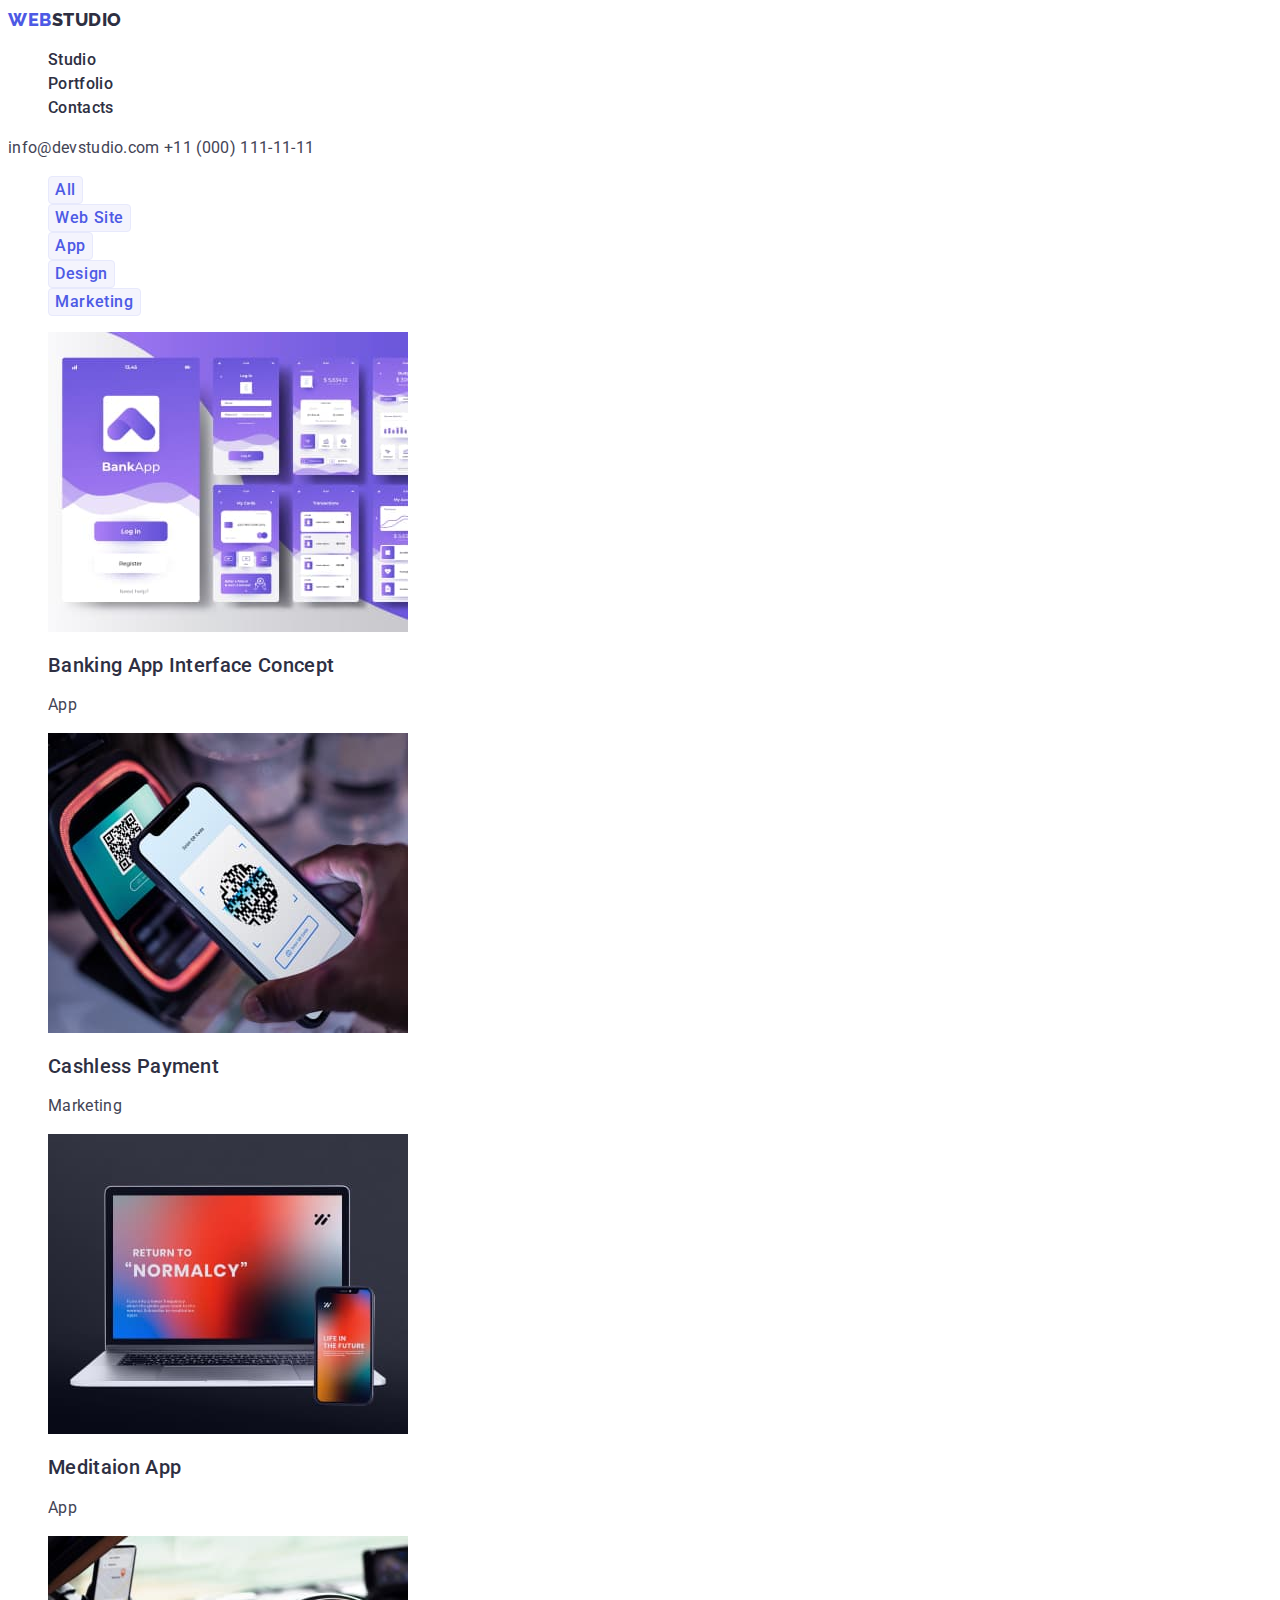
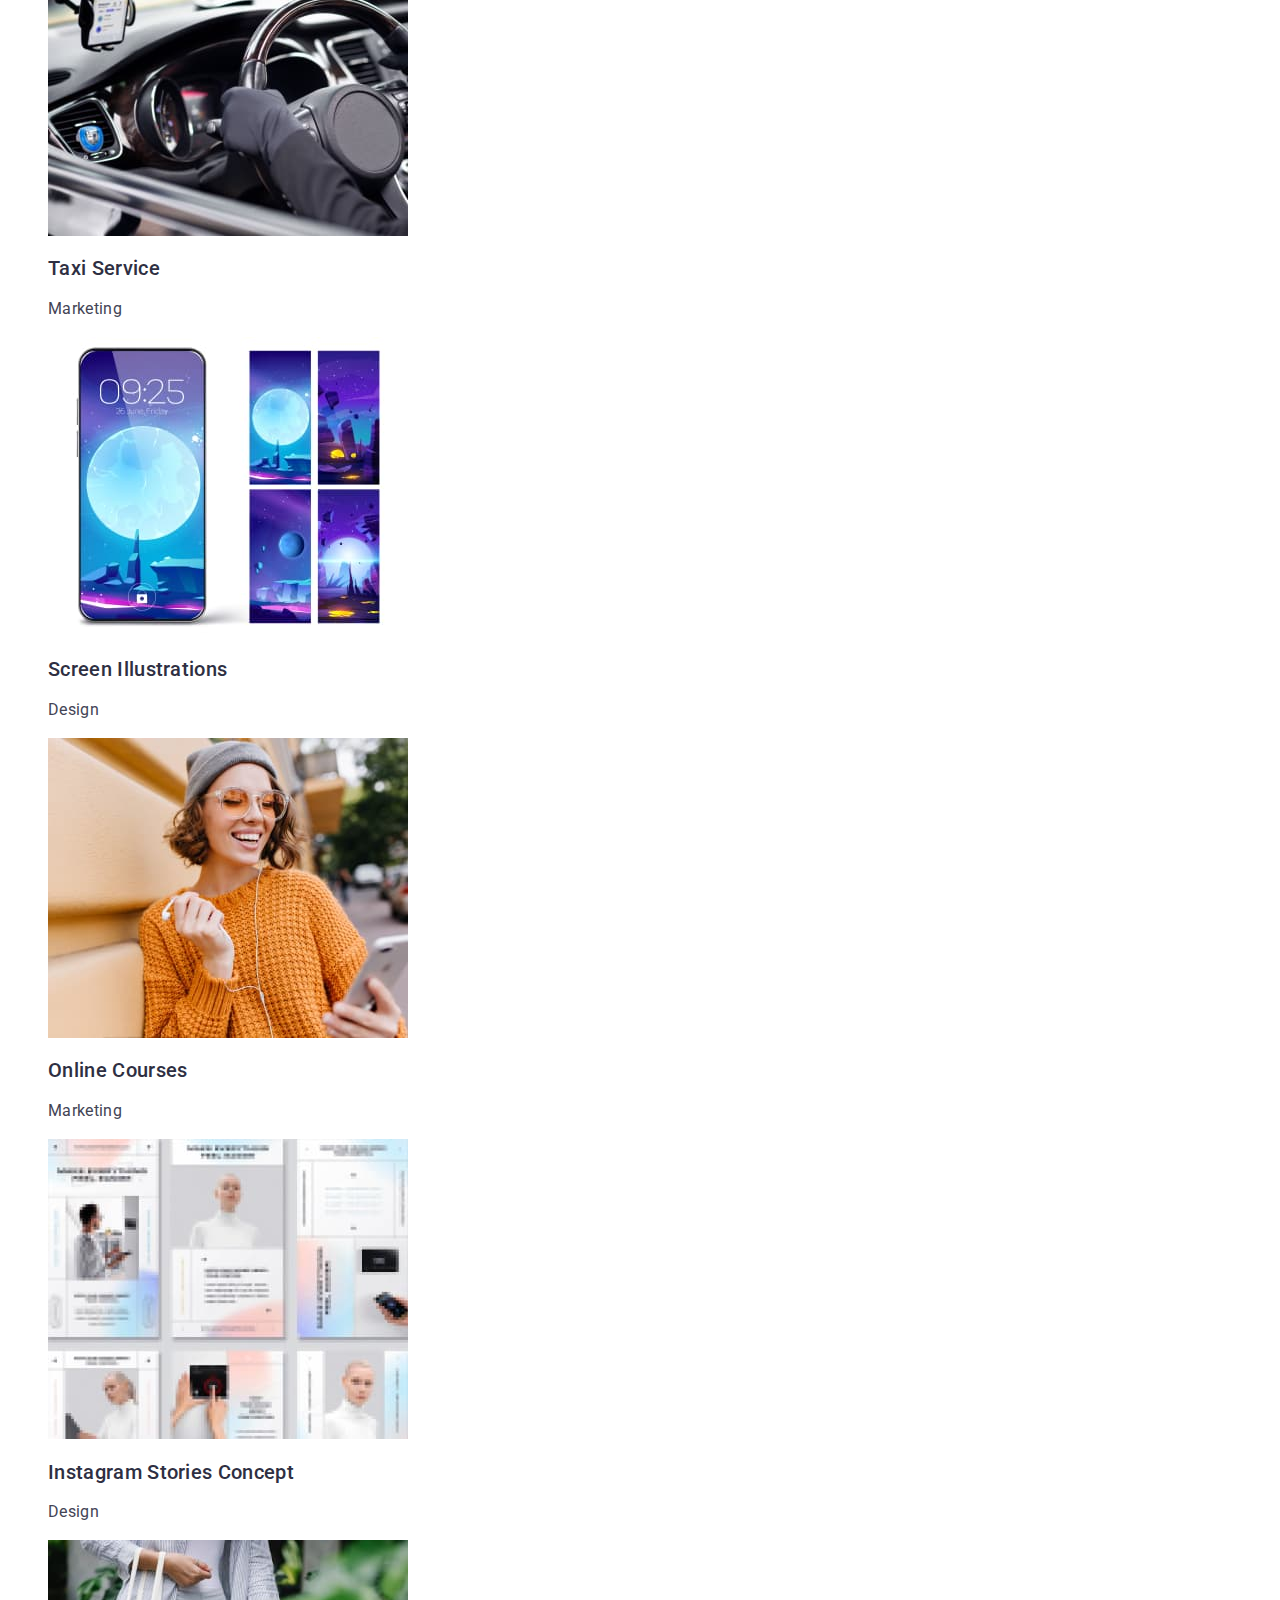
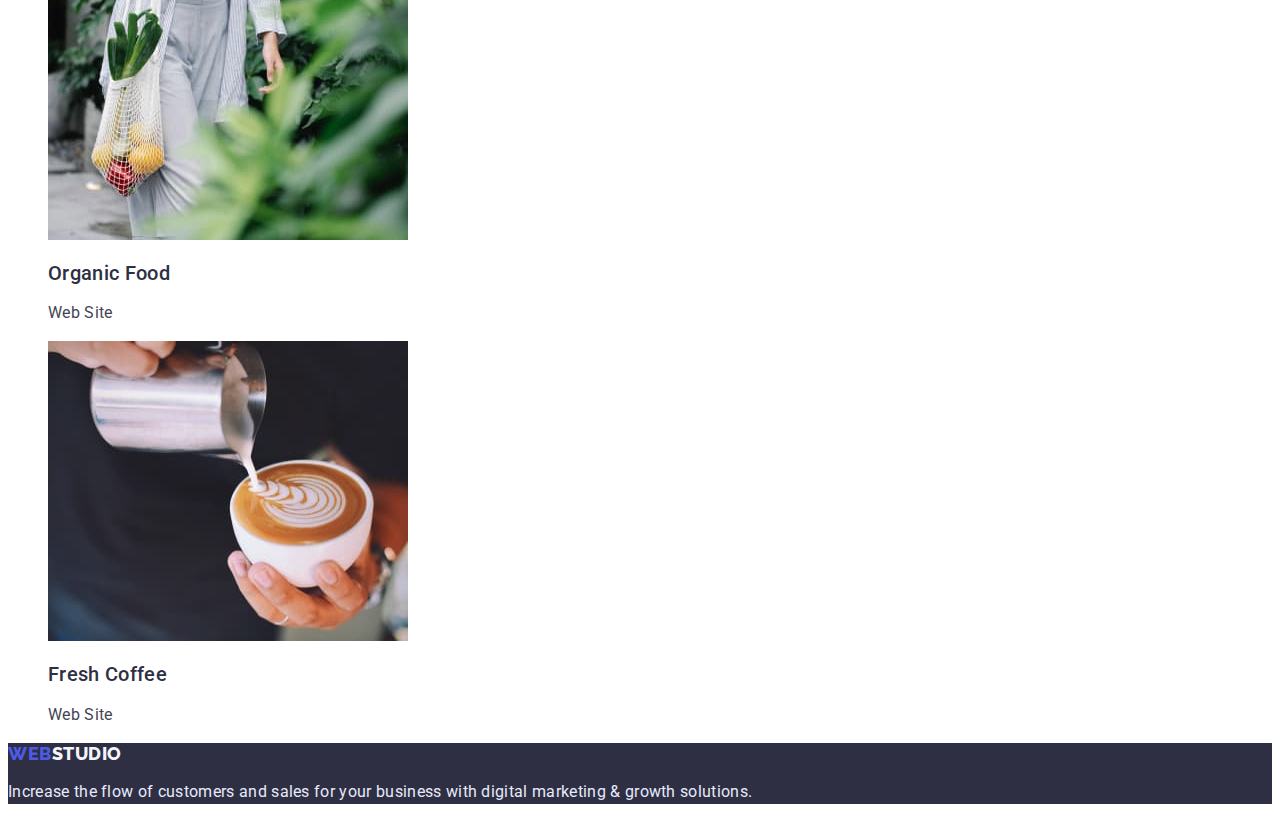
==== portfolio.html @ 58e58d8c "copied homework2" ====
<!DOCTYPE html>
<html lang="en">
  <head>
    <meta charset="UTF-8" />
    <meta http-equiv="X-UA-Compatible" content="IE=edge" />
    <meta name="viewport" content="width=device-width, initial-scale=1.0" />
    <title>Portfolio</title>
    <link rel="preconnect" href="https://fonts.googleapis.com" />
    <link rel="preconnect" href="https://fonts.gstatic.com" crossorigin />
    <link
      href="https://fonts.googleapis.com/css2?family=Raleway:wght@800&family=Roboto:wght@400;500;700&display=swap"
      rel="stylesheet"
    />
    <link rel="stylesheet" href="./css/styles.css" />
  </head>
  <body>
    <header class="top-header">
      <nav class="top-nav">
        <a class="link-logo link" href="./index.html"
          ><span class="web-top">Web</span
          ><span class="studio-top">Studio</span></a
        >
        <ul class="menu list">
          <li class="menu-item">
            <a class="menu-link link" href="./index.html">Studio</a>
          </li>
          <li class="menu-item">
            <a class="menu-link link" href="#">Portfolio</a>
          </li>
          <li class="menu-item">
            <a class="menu-link link" href="#">Contacts</a>
          </li>
        </ul>
      </nav>
      <a class="email link" href="mailto:info@devstudio.com"
        >info@devstudio.com</a
      >
      <a class="phone-number link" href="tel:+110001111111"
        >+11 (000) 111-11-11</a
      >
    </header>
    <main>
      <!--Portfolio-->
      <section>
        <h1 class="visually-hidden">Portfolio</h1>
        <ul class="list">
          <li><button class="filter-button" type="button">All</button></li>
          <li><button class="filter-button" type="button">Web Site</button></li>
          <li><button class="filter-button" type="button">App</button></li>
          <li><button class="filter-button" type="button">Design</button></li>
          <li>
            <button class="filter-button" type="button">Marketing</button>
          </li>
        </ul>
        <ul class="list">
          <li>
            <a class="link" href="#">
              <img
                src="./images/portfolio/banking_app.jpg"
                width="360"
                height="300"
                alt="Banking App"
              />
              <h2 class="text-header-subtitle">
                Banking App Interface Concept
              </h2>
              <p class="text-description">App</p>
            </a>
          </li>
          <li>
            <a class="link" href="#">
              <img
                src="./images/portfolio/cashless_payment.jpg"
                width="360"
                height="300"
                alt="Cashless Payment"
              />
              <h2 class="text-header-subtitle">Cashless Payment</h2>
              <p class="text-description">Marketing</p>
            </a>
          </li>
          <li>
            <a class="link" href="#">
              <img
                src="./images/portfolio/meditation_app.jpg"
                width="360"
                height="300"
                alt="Meditaion App"
              />
              <h2 class="text-header-subtitle">Meditaion App</h2>
              <p class="text-description">App</p>
            </a>
          </li>
          <li>
            <a class="link" href="#">
              <img
                src="./images/portfolio/taxi_service.jpg"
                width="360"
                height="300"
                alt="Taxi Service"
              />
              <h2 class="text-header-subtitle">Taxi Service</h2>
              <p class="text-description">Marketing</p>
            </a>
          </li>
          <li>
            <a class="link" href="#">
              <img
                src="./images/portfolio/screen_illustrations.jpg"
                width="360"
                height="300"
                alt="Screen Illustrations"
              />
              <h2 class="text-header-subtitle">Screen Illustrations</h2>
              <p class="text-description">Design</p>
            </a>
          </li>
          <li>
            <a class="link" href="#">
              <img
                src="./images/portfolio/online_courses.jpg"
                width="360"
                height="300"
                alt="Online Courses"
              />
              <h2 class="text-header-subtitle">Online Courses</h2>
              <p class="text-description">Marketing</p>
            </a>
          </li>
          <li>
            <a class="link" href="#">
              <img
                src="./images/portfolio/instagram_stories.jpg"
                width="360"
                height="300"
                alt="Instagram Stories Concept"
              />
              <h2 class="text-header-subtitle">Instagram Stories Concept</h2>
              <p class="text-description">Design</p>
            </a>
          </li>
          <li>
            <a class="link" href="#">
              <img
                src="./images/portfolio/organic_food.jpg"
                width="360"
                height="300"
                alt="Organic Food"
              />
              <h2 class="text-header-subtitle">Organic Food</h2>
              <p class="text-description">Web Site</p>
            </a>
          </li>
          <li>
            <a class="link" href="#">
              <img
                src="./images/portfolio/fresh_coffee.jpg"
                width="360"
                height="300"
                alt="Fresh Coffee"
              />
              <h2 class="text-header-subtitle">Fresh Coffee</h2>
              <p class="text-description">Web Site</p>
            </a>
          </li>
        </ul>
      </section>
    </main>
    <footer class="footer">
      <a class="link-logo link" href="#"
        ><span class="web-bottom">Web</span
        ><span class="studio-bottom">Studio</span></a
      >
      <p class="text-footer">
        Increase the flow of customers and sales for your business with digital
        marketing & growth solutions.
      </p>
    </footer>
  </body>
</html>
---- css/styles.css ----
/*variables*/
:root {
  --dark-text-color: #434455;
  --light-text-color: #ffffff;
  --dark-header-color: #2e2f42;
  --hover-link-color: #4d5ae5;
  --focus-button-color: #404bbf;
  --footer-text-color: #e7e9fc;
  --logo-bottom-color: #f4f4fd;
}

body {
  font-family: "Roboto", sans-serif;
  letter-spacing: 0.02em;
  background: var(--light-text-color);
}

.list {
  list-style: none;
}

.link {
  text-decoration: none;
}

/*components */
.text-header-title {
  font-weight: 700;
  font-size: 36px;
  line-height: 1.11;
  text-align: center;
  text-transform: capitalize;
  color: var(--dark-header-color);
}

.text-header-subtitle {
  font-weight: 500;
  font-size: 20px;
  line-height: 1.2;
  color: var(--dark-header-color);
}

.text-description {
  font-size: 16px;
  line-height: 1.5;
  color: var(--dark-text-color);
}

.visually-hidden {
  position: absolute;
  width: 1px;
  height: 1px;
  margin: -1px;
  border: 0;
  padding: 0;
  white-space: nowrap;
  clip-path: inset(100%);
  clip: rect(0 0 0 0);
  overflow: hidden;
}
/*header*/
/*.top-header {
}
.top-nav {
}*/
.link-logo {
  font-family: "Raleway";
  font-weight: 800;
  font-size: 18px;
  display: flex;
  align-items: center;
  letter-spacing: 0.03em;
  text-transform: uppercase;
}

.web-top {
  line-height: 1.33;
  color: var(--hover-link-color);
}

.studio-top {
  line-height: 1.33;
  color: var(--dark-header-color);
}
/*.menu {
}
.list {
}
.menu-item {
}*/
.menu-link {
  font-weight: 500;
  font-size: 16px;
  line-height: 1.5;
  color: var(--dark-header-color);
}
.menu-link:hover,
.menu-link:focus {
  color: var(--hover-link-color);
}
.email,
.phone-number {
  font-size: 16px;
  line-height: 1.5;
  color: var(--dark-text-color);
}
.email:hover,
.email:focus,
.phone-number:hover,
.phone-number:focus {
  color: var(--hover-link-color);
}

/*hero*/
.hero {
  background: var(--dark-header-color);
}
.hero-title {
  font-weight: 500;
  font-size: 56px;
  line-height: 1.07;
  text-align: center;
  color: var(--light-text-color);
}
.modal-button {
  font-family: "Roboto", sans-serif; 
  font-weight: 500;
  font-size: 16px;
  line-height: 1.5;
  display: flex;
  align-items: center;
  letter-spacing: 0.04em;
  color: var(--light-text-color);
  background: var(--hover-link-color);
  box-shadow: 0px 4px 4px rgba(0, 0, 0, 0.15);
  border-radius: 4px;
  cursor: pointer;
}

.modal-button:hover,
.modal-button:focus {
  background: var(--focus-button-color);
  box-shadow: 0px 4px 4px rgba(0, 0, 0, 0.15);
  border-radius: 4px;
}

/*footer*/
.footer{
  background: var(--dark-header-color);
}
.text-footer {
  font-size: 16px;
  line-height: 1.5;
  color: var(--footer-text-color);
}

.web-bottom {
  line-height: 1.17;
  color: var(--hover-link-color);
}

.studio-bottom {
  line-height: 1.17;
  color: var(--logo-bottom-color);
}
/*Portfolio*/
.filter-button {
  font-family: "Roboto", sans-serif;
  background: var(--logo-bottom-color);
  border: 1px solid var(--footer-text-color);
  border-radius: 4px;
  cursor: pointer;
  font-weight: 500;
  font-size: 16px;
  line-height: 1.5;
  display: flex;
  align-items: center;
  text-align: center;
  letter-spacing: 0.04em;
  color: var(--hover-link-color);
}
.filter-button:hover,
.filter-button:focus {
  color: var(--light-text-color);
  background: var(--focus-button-color);
  box-shadow: 0px 3px 1px rgba(0, 0, 0, 0.1), 0px 2px 1px rgba(0, 0, 0, 0.08),
    0px 2px 2px rgba(0, 0, 0, 0.12);
}
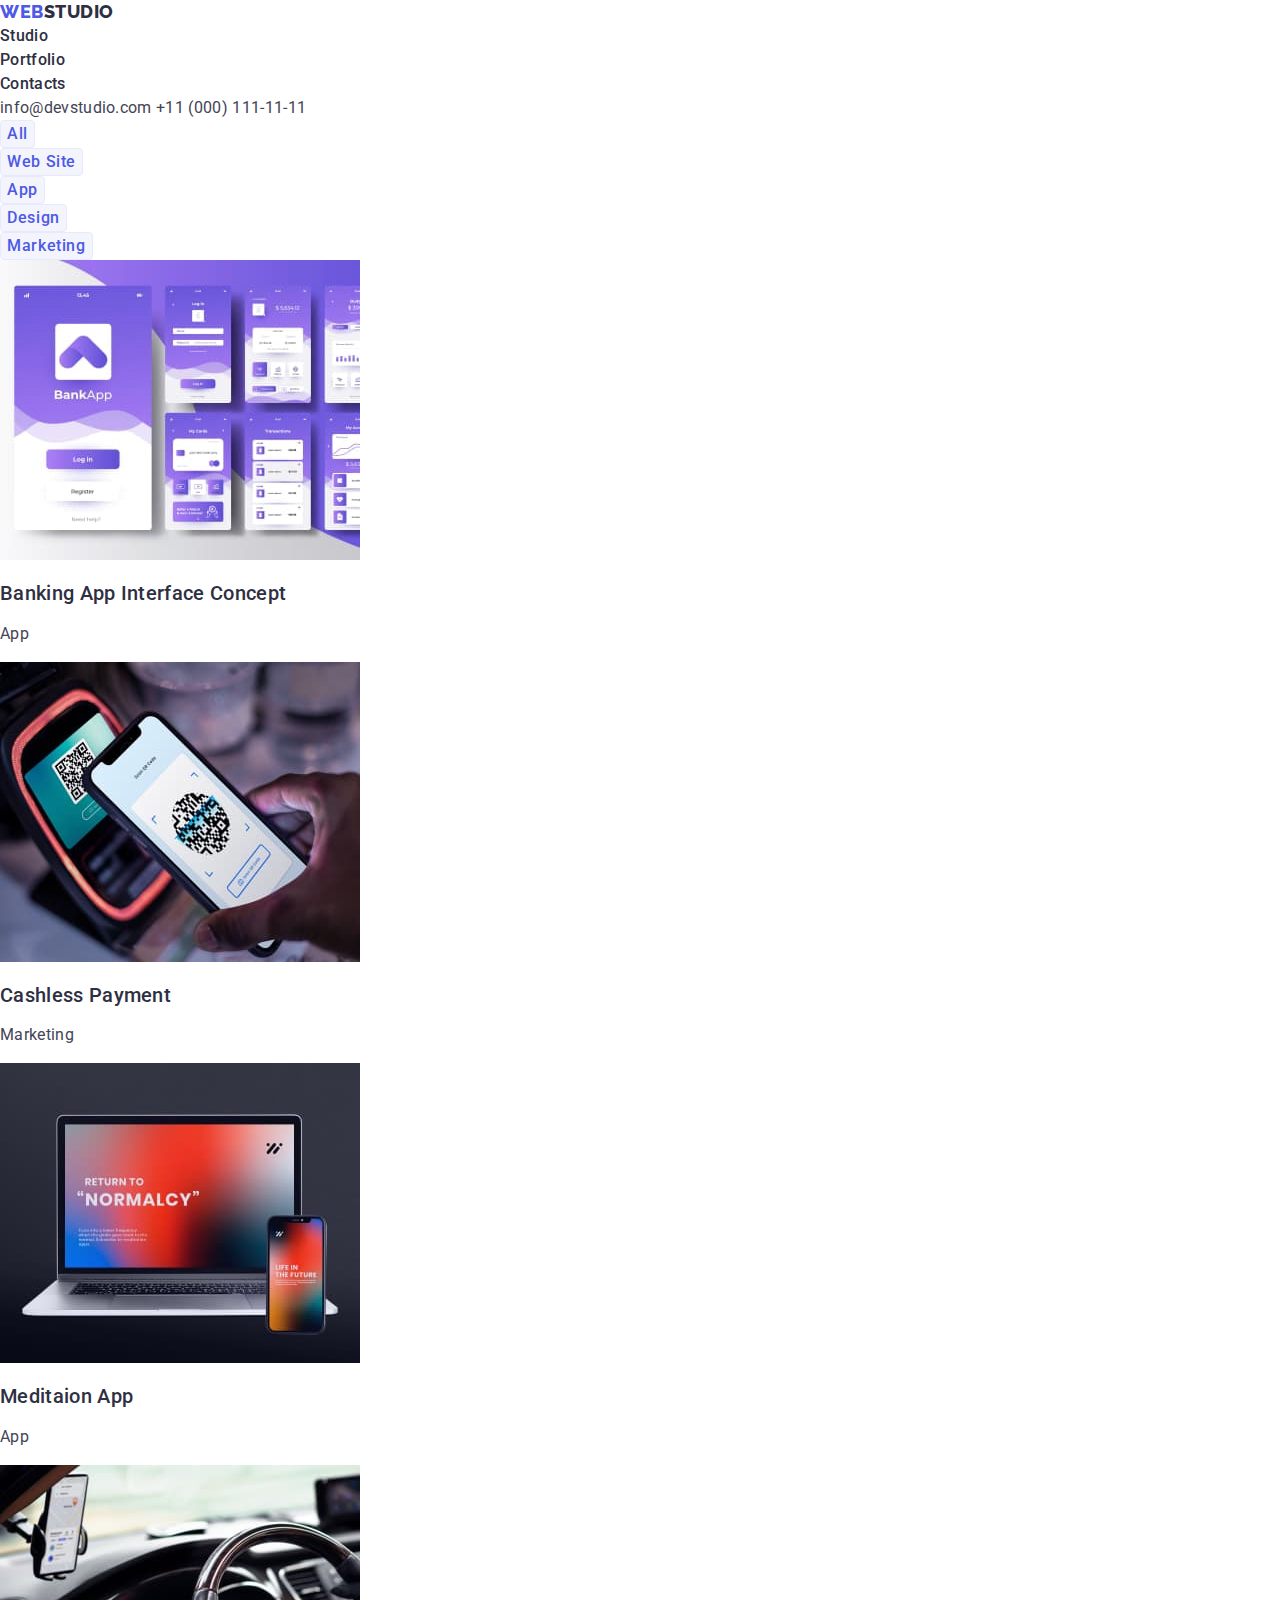
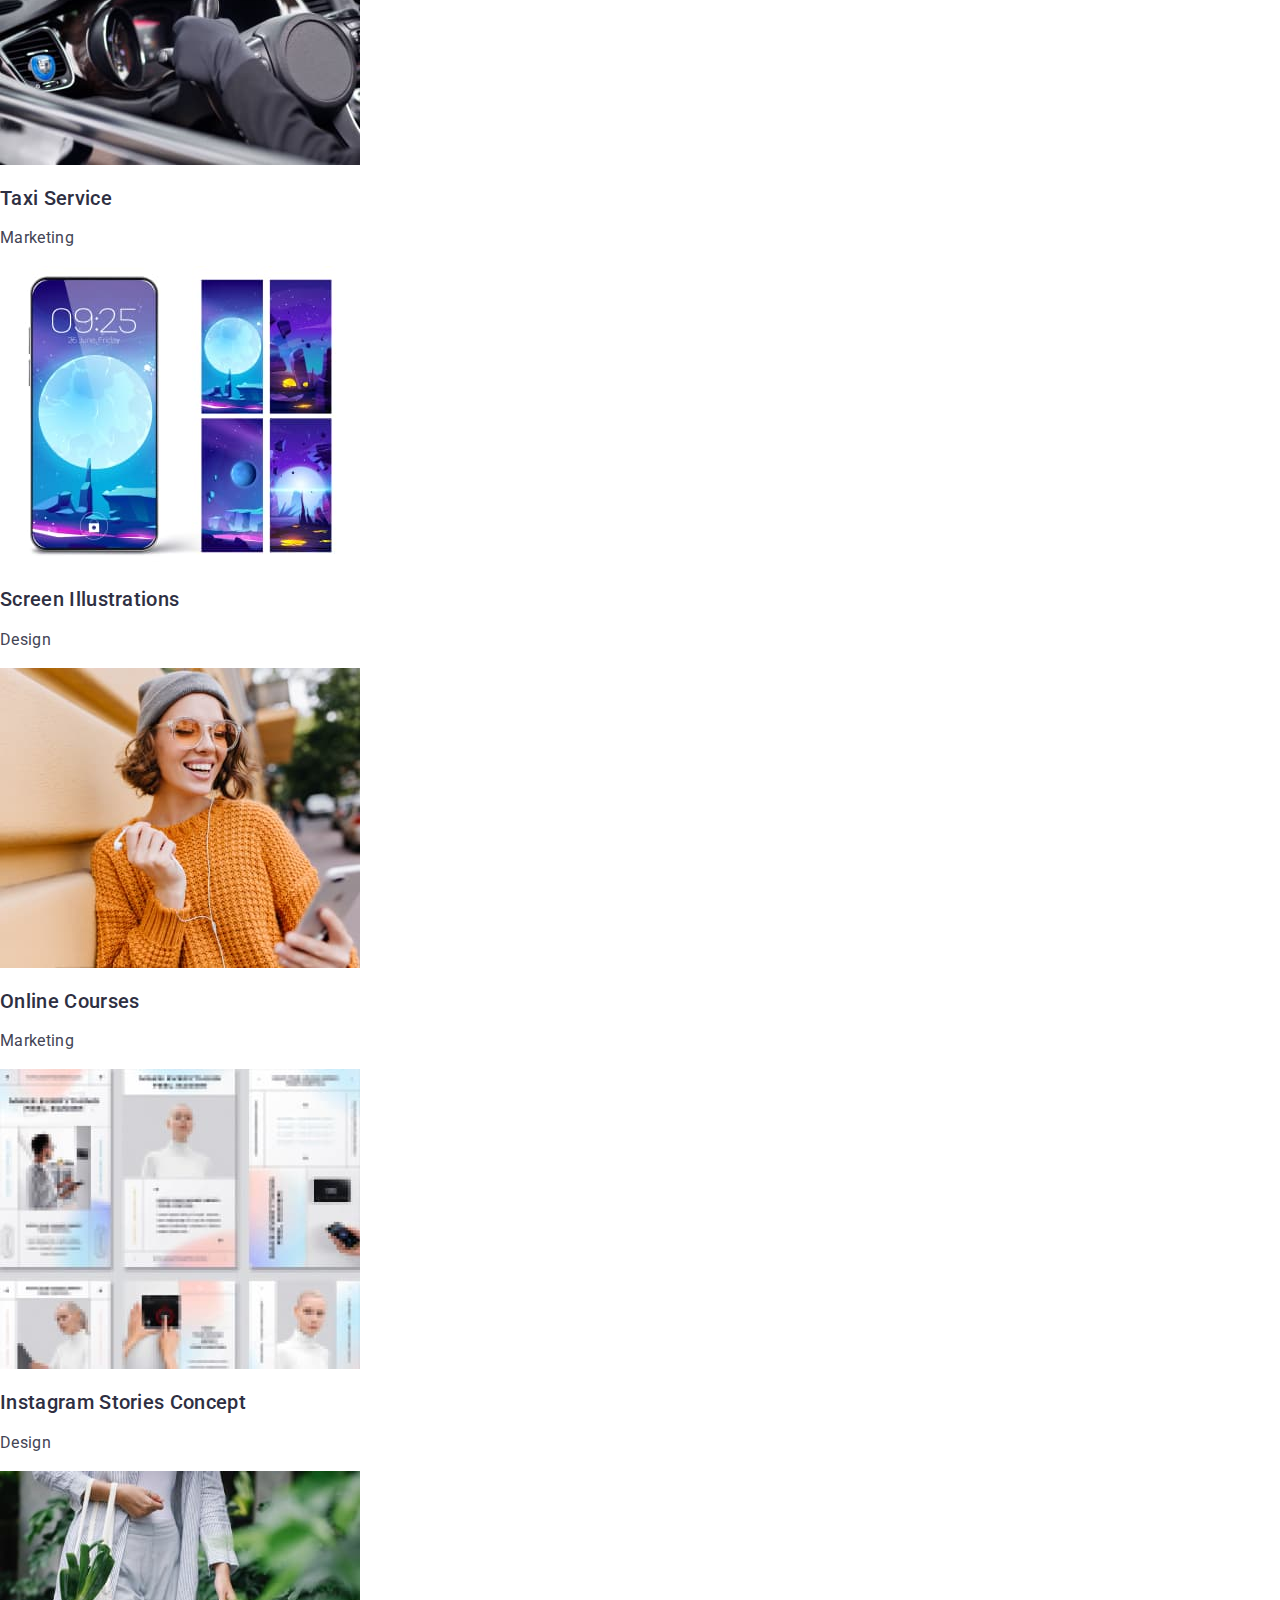
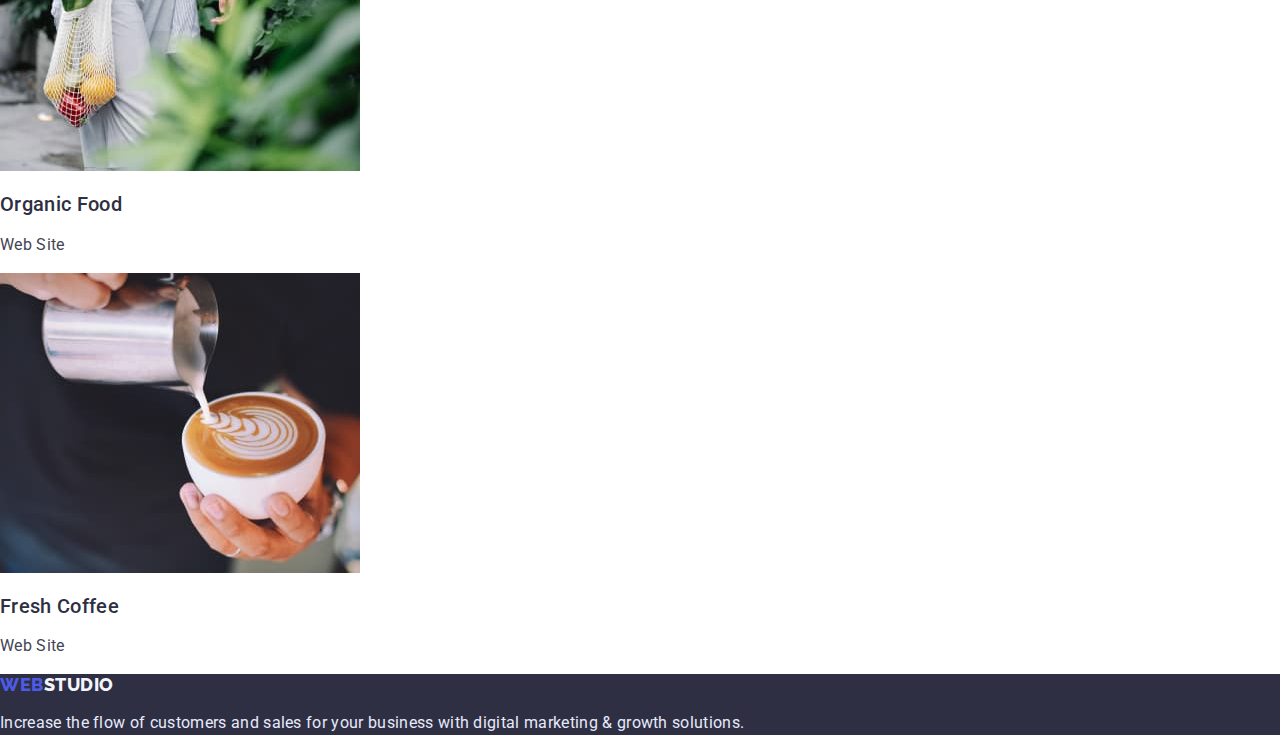
==== commit 211f4085: "modern-normalize" ====
--- a/portfolio.html
+++ b/portfolio.html
@@ -11,6 +11,7 @@
       href="https://fonts.googleapis.com/css2?family=Raleway:wght@800&family=Roboto:wght@400;500;700&display=swap"
       rel="stylesheet"
     />
+    <link rel="stylesheet" href="https://cdn.jsdelivr.net/npm/modern-normalize@1.1.0/modern-normalize.min.css">
     <link rel="stylesheet" href="./css/styles.css" />
   </head>
   <body>
--- a/css/styles.css
+++ b/css/styles.css
@@ -17,6 +17,8 @@
 
 .list {
   list-style: none;
+  padding: 0;
+  margin: 0;
 }
 
 .link {
@@ -114,12 +116,15 @@
 /*hero*/
 .hero {
   background: var(--dark-header-color);
+  text-align: center;
 }
 .hero-title {
+  margin-top: 0;
+  margin-bottom: 48px;
+  width: 494px;
   font-weight: 500;
   font-size: 56px;
   line-height: 1.07;
-  text-align: center;
   color: var(--light-text-color);
 }
 .modal-button {
@@ -129,6 +134,8 @@
   line-height: 1.5;
   display: flex;
   align-items: center;
+  min-width: 169px;
+  padding: 16px 32px;
   letter-spacing: 0.04em;
   color: var(--light-text-color);
   background: var(--hover-link-color);
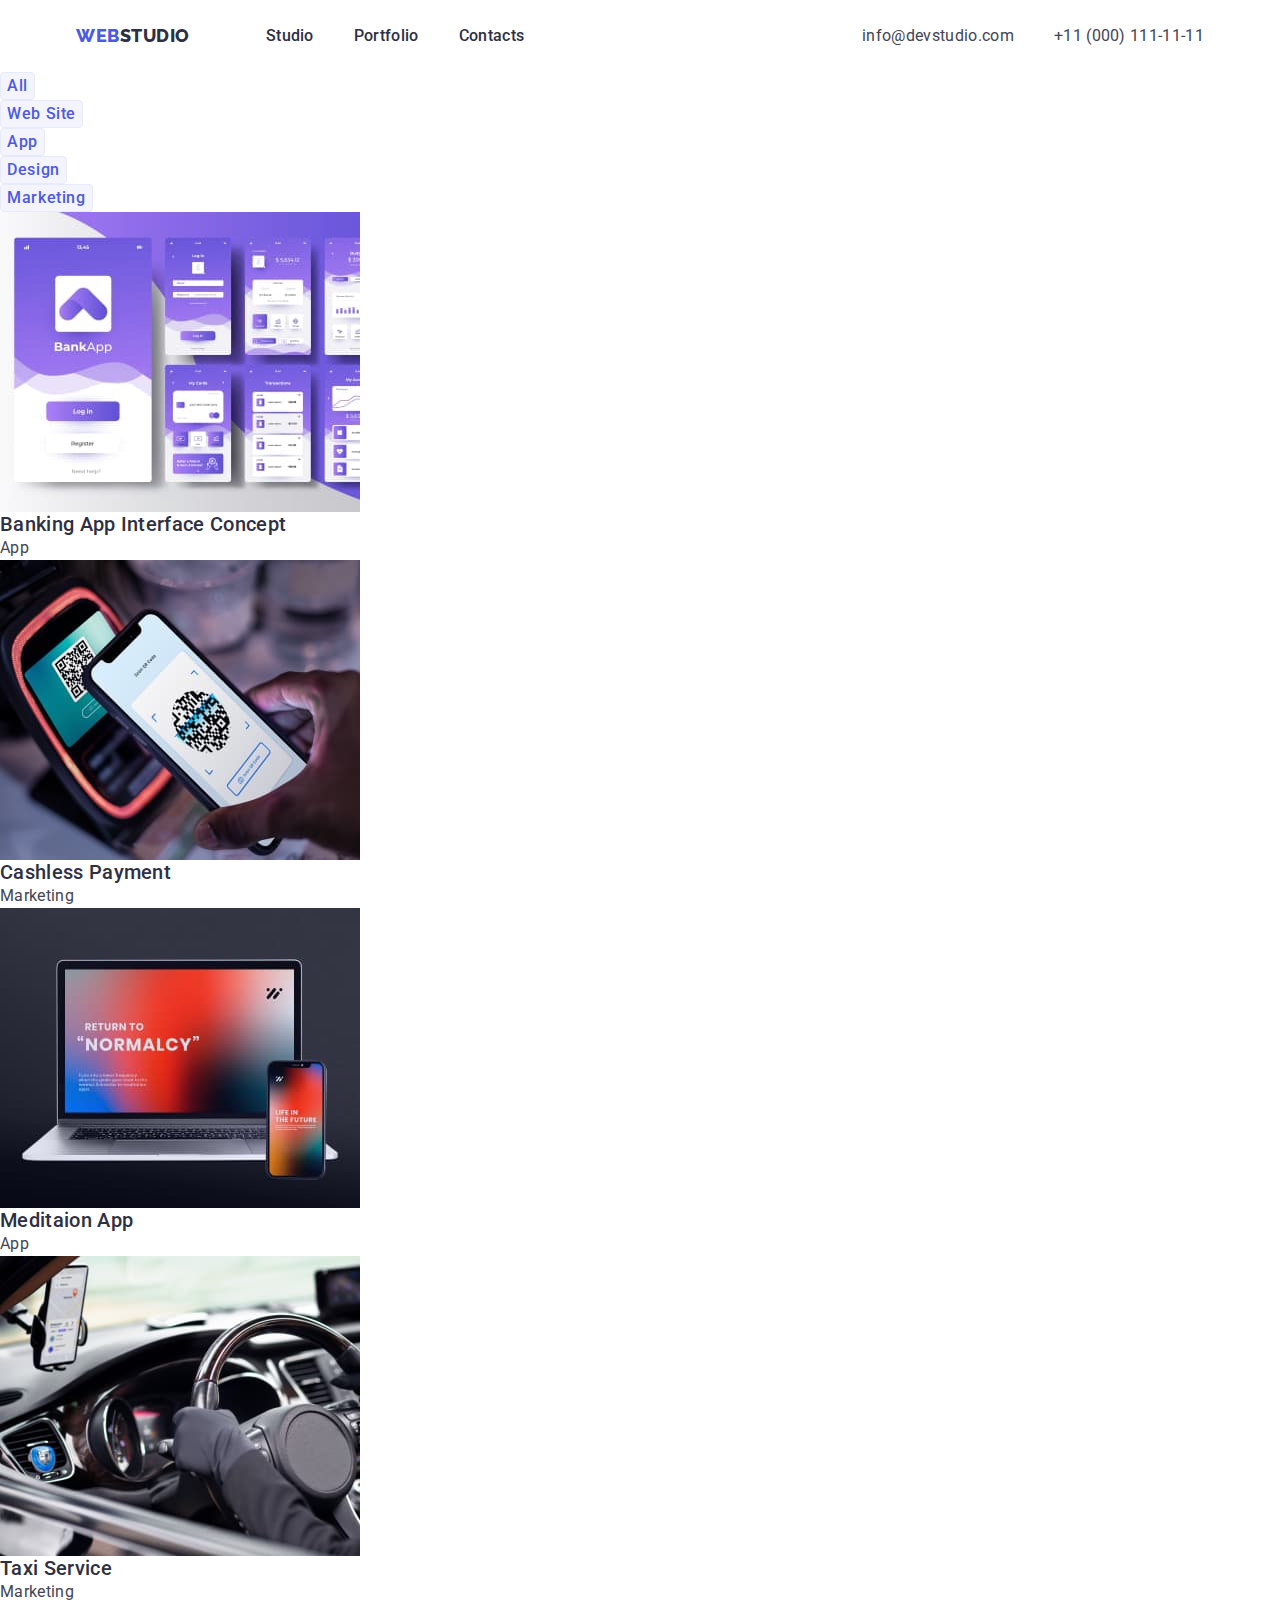
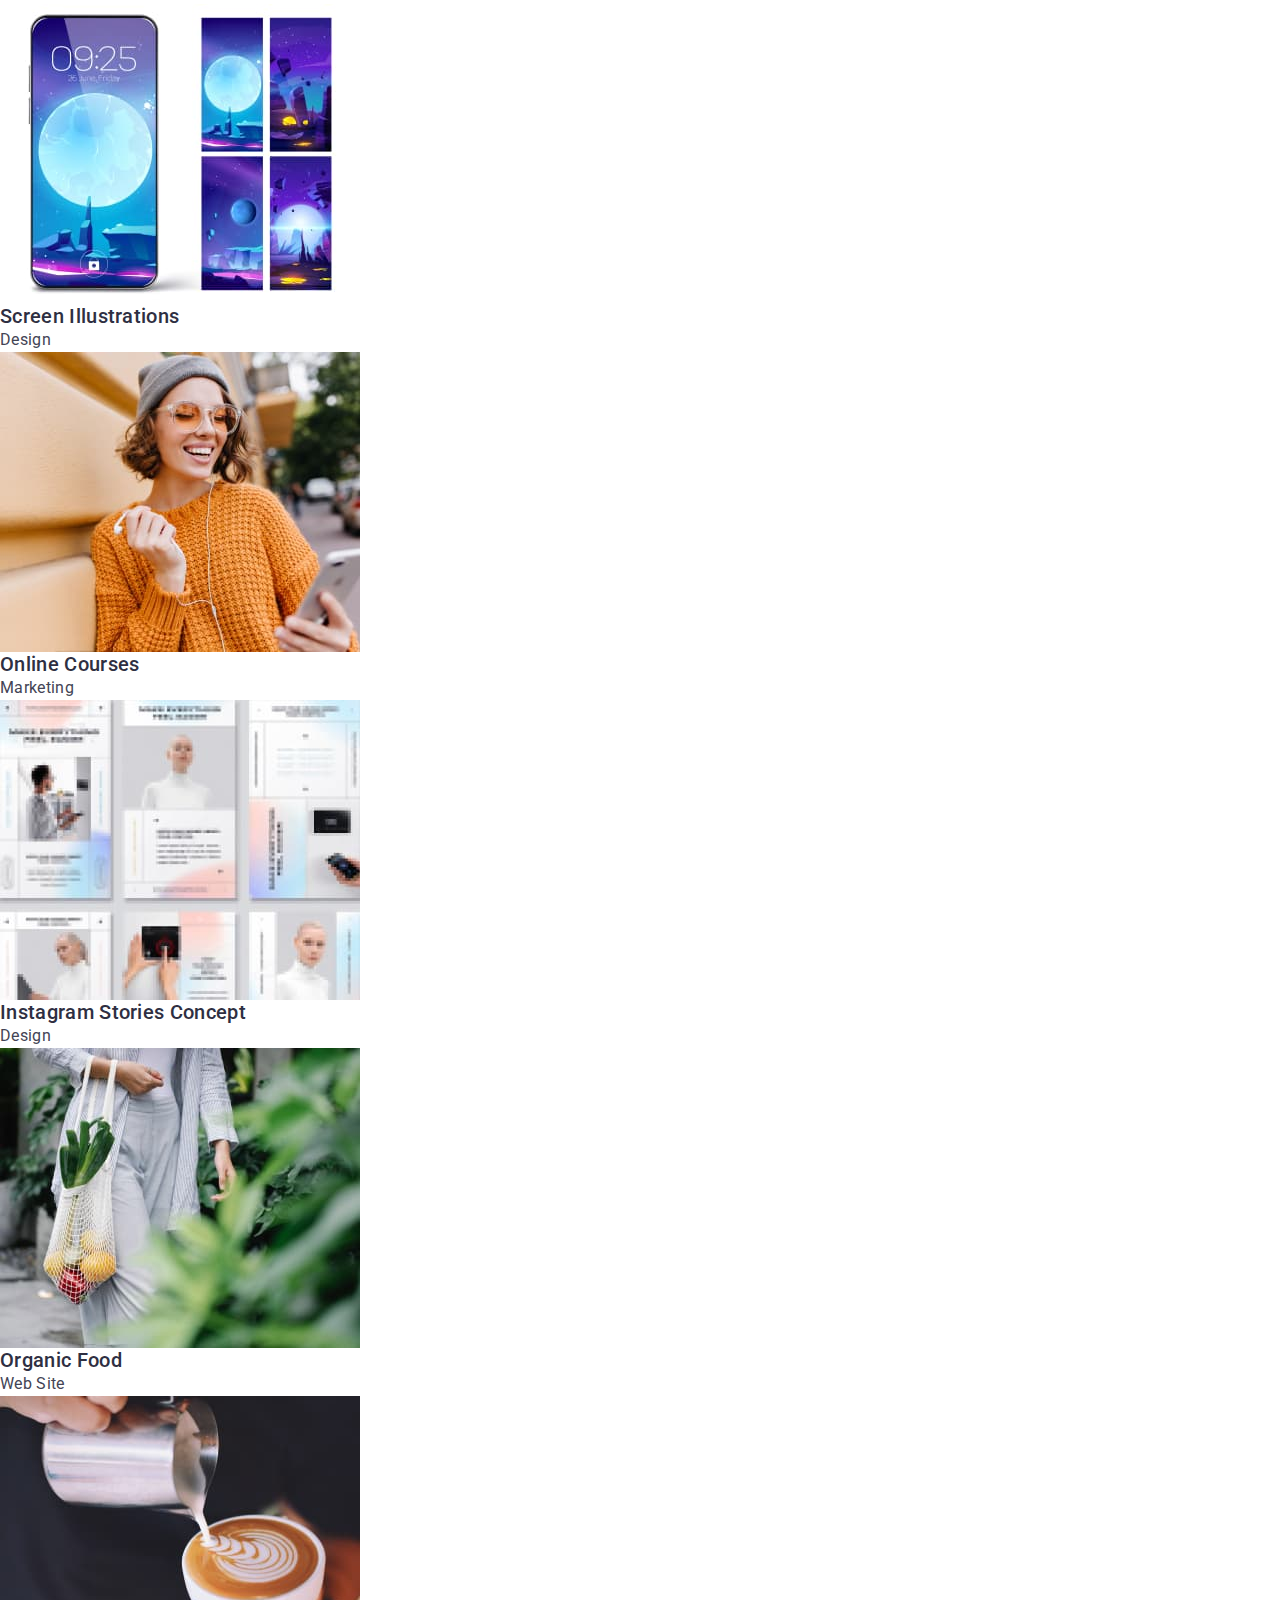
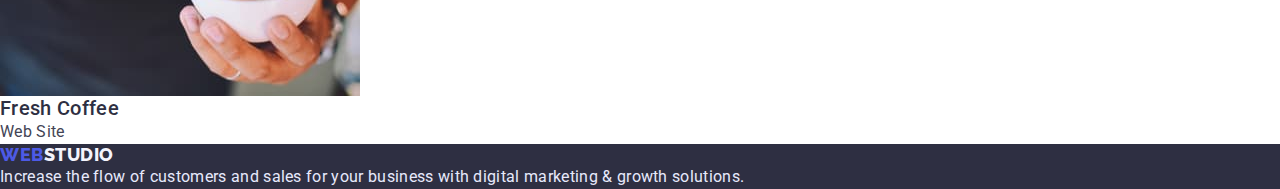
==== commit b7e0e221: "common styles and header" ====
--- a/portfolio.html
+++ b/portfolio.html
@@ -11,34 +11,39 @@
       href="https://fonts.googleapis.com/css2?family=Raleway:wght@800&family=Roboto:wght@400;500;700&display=swap"
       rel="stylesheet"
     />
-    <link rel="stylesheet" href="https://cdn.jsdelivr.net/npm/modern-normalize@1.1.0/modern-normalize.min.css">
+    <link
+      rel="stylesheet"
+      href="https://cdn.jsdelivr.net/npm/modern-normalize@1.1.0/modern-normalize.min.css"
+    />
     <link rel="stylesheet" href="./css/styles.css" />
   </head>
   <body>
     <header class="top-header">
-      <nav class="top-nav">
-        <a class="link-logo link" href="./index.html"
-          ><span class="web-top">Web</span
-          ><span class="studio-top">Studio</span></a
+      <div class="container header-container">
+        <nav class="top-nav">
+          <a class="link-logo link" href="./index.html"
+            ><span class="web-top">Web</span
+            ><span class="studio-top">Studio</span></a
+          >
+          <ul class="menu list">
+            <li class="menu-item">
+              <a class="menu-link link" href="./index.html">Studio</a>
+            </li>
+            <li class="menu-item">
+              <a class="menu-link link" href="#">Portfolio</a>
+            </li>
+            <li class="menu-item">
+              <a class="menu-link link" href="#">Contacts</a>
+            </li>
+          </ul>
+        </nav>
+        <a class="email link" href="mailto:info@devstudio.com"
+          >info@devstudio.com</a
         >
-        <ul class="menu list">
-          <li class="menu-item">
-            <a class="menu-link link" href="./index.html">Studio</a>
-          </li>
-          <li class="menu-item">
-            <a class="menu-link link" href="#">Portfolio</a>
-          </li>
-          <li class="menu-item">
-            <a class="menu-link link" href="#">Contacts</a>
-          </li>
-        </ul>
-      </nav>
-      <a class="email link" href="mailto:info@devstudio.com"
-        >info@devstudio.com</a
-      >
-      <a class="phone-number link" href="tel:+110001111111"
-        >+11 (000) 111-11-11</a
-      >
+        <a class="phone-number link" href="tel:+110001111111"
+          >+11 (000) 111-11-11</a
+        >
+      </div>
     </header>
     <main>
       <!--Portfolio-->
--- a/css/styles.css
+++ b/css/styles.css
@@ -8,7 +8,7 @@
   --footer-text-color: #e7e9fc;
   --logo-bottom-color: #f4f4fd;
 }
-
+/*common styles*/
 body {
   font-family: "Roboto", sans-serif;
   letter-spacing: 0.02em;
@@ -25,7 +25,30 @@
   text-decoration: none;
 }
 
+h1,
+h2,
+h3,
+p {
+  margin-top: 0;
+  margin-bottom: 0;
+}
+
+img {
+  display: block;
+}
+
+button {
+  cursor: pointer;
+}
 /*components */
+.container {
+  width: 1158px;
+  margin-left: auto;
+  margin-right: auto;
+  padding-left: 15px;
+  padding-right: 15px;
+}
+
 .text-header-title {
   font-weight: 700;
   font-size: 36px;
@@ -61,10 +84,19 @@
   overflow: hidden;
 }
 /*header*/
-/*.top-header {
+.top-header {
+  padding-top: 24px;
+  padding-bottom: 24px;
 }
 .top-nav {
-}*/
+  display: flex;
+  align-items: center;
+}
+
+.header-container {
+  display: flex;
+  align-items: center;
+}
 .link-logo {
   font-family: "Raleway";
   font-weight: 800;
@@ -73,6 +105,7 @@
   align-items: center;
   letter-spacing: 0.03em;
   text-transform: uppercase;
+  margin-right: 76px;
 }
 
 .web-top {
@@ -84,12 +117,15 @@
   line-height: 1.33;
   color: var(--dark-header-color);
 }
-/*.menu {
-}
-.list {
-}
-.menu-item {
-}*/
+.menu {
+  display: flex;
+  align-items: center;
+}
+
+.menu-item:not(:last-child) {
+  margin-right: 40px;
+}
+
 .menu-link {
   font-weight: 500;
   font-size: 16px;
@@ -99,6 +135,10 @@
 .menu-link:hover,
 .menu-link:focus {
   color: var(--hover-link-color);
+}
+.email{
+  margin-left: auto;
+  margin-right: 40px;
 }
 .email,
 .phone-number {
@@ -128,7 +168,7 @@
   color: var(--light-text-color);
 }
 .modal-button {
-  font-family: "Roboto", sans-serif; 
+  font-family: "Roboto", sans-serif;
   font-weight: 500;
   font-size: 16px;
   line-height: 1.5;
@@ -141,7 +181,6 @@
   background: var(--hover-link-color);
   box-shadow: 0px 4px 4px rgba(0, 0, 0, 0.15);
   border-radius: 4px;
-  cursor: pointer;
 }
 
 .modal-button:hover,
@@ -152,7 +191,7 @@
 }
 
 /*footer*/
-.footer{
+.footer {
   background: var(--dark-header-color);
 }
 .text-footer {
@@ -176,7 +215,6 @@
   background: var(--logo-bottom-color);
   border: 1px solid var(--footer-text-color);
   border-radius: 4px;
-  cursor: pointer;
   font-weight: 500;
   font-size: 16px;
   line-height: 1.5;
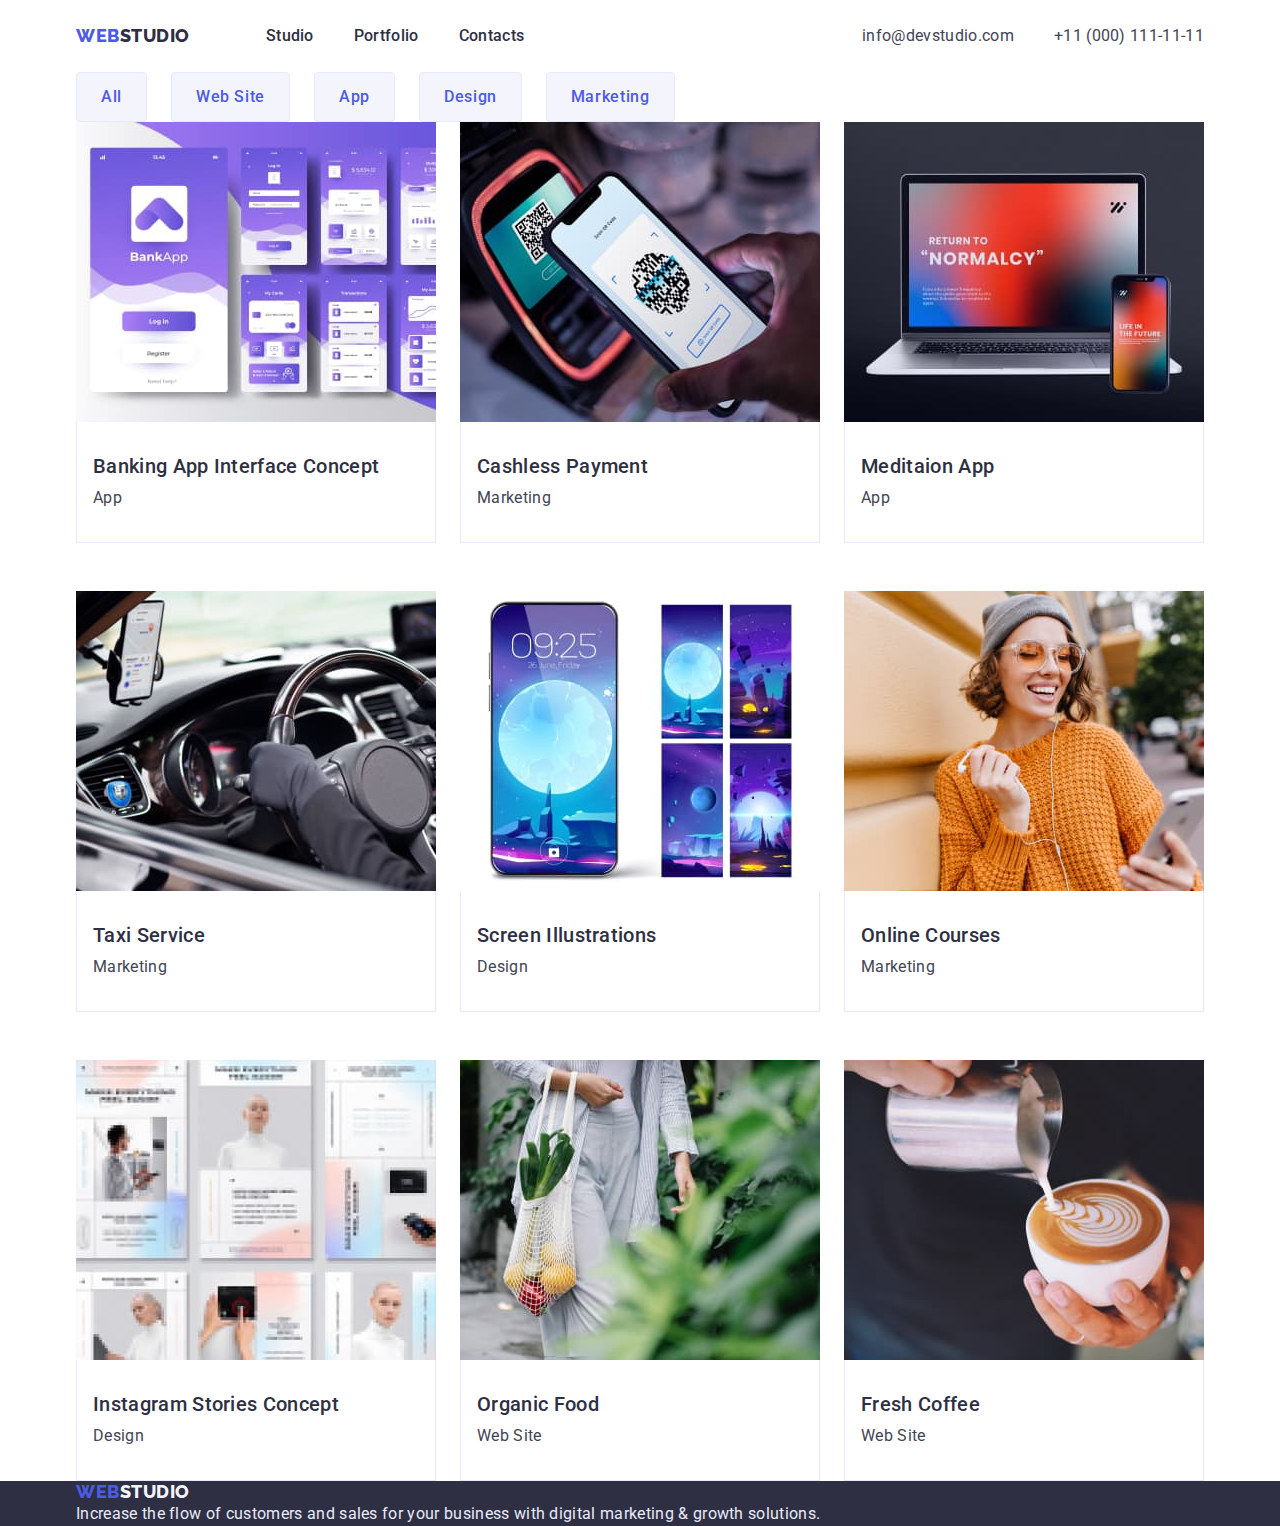
==== commit 63f146a9: "placement of picture cards" ====
--- a/portfolio.html
+++ b/portfolio.html
@@ -48,139 +48,165 @@
     <main>
       <!--Portfolio-->
       <section>
-        <h1 class="visually-hidden">Portfolio</h1>
-        <ul class="list">
-          <li><button class="filter-button" type="button">All</button></li>
-          <li><button class="filter-button" type="button">Web Site</button></li>
-          <li><button class="filter-button" type="button">App</button></li>
-          <li><button class="filter-button" type="button">Design</button></li>
-          <li>
-            <button class="filter-button" type="button">Marketing</button>
-          </li>
-        </ul>
-        <ul class="list">
-          <li>
-            <a class="link" href="#">
-              <img
-                src="./images/portfolio/banking_app.jpg"
-                width="360"
-                height="300"
-                alt="Banking App"
-              />
-              <h2 class="text-header-subtitle">
-                Banking App Interface Concept
-              </h2>
-              <p class="text-description">App</p>
-            </a>
-          </li>
-          <li>
-            <a class="link" href="#">
-              <img
-                src="./images/portfolio/cashless_payment.jpg"
-                width="360"
-                height="300"
-                alt="Cashless Payment"
-              />
-              <h2 class="text-header-subtitle">Cashless Payment</h2>
-              <p class="text-description">Marketing</p>
-            </a>
-          </li>
-          <li>
-            <a class="link" href="#">
-              <img
-                src="./images/portfolio/meditation_app.jpg"
-                width="360"
-                height="300"
-                alt="Meditaion App"
-              />
-              <h2 class="text-header-subtitle">Meditaion App</h2>
-              <p class="text-description">App</p>
-            </a>
-          </li>
-          <li>
-            <a class="link" href="#">
-              <img
-                src="./images/portfolio/taxi_service.jpg"
-                width="360"
-                height="300"
-                alt="Taxi Service"
-              />
-              <h2 class="text-header-subtitle">Taxi Service</h2>
-              <p class="text-description">Marketing</p>
-            </a>
-          </li>
-          <li>
-            <a class="link" href="#">
-              <img
-                src="./images/portfolio/screen_illustrations.jpg"
-                width="360"
-                height="300"
-                alt="Screen Illustrations"
-              />
-              <h2 class="text-header-subtitle">Screen Illustrations</h2>
-              <p class="text-description">Design</p>
-            </a>
-          </li>
-          <li>
-            <a class="link" href="#">
-              <img
-                src="./images/portfolio/online_courses.jpg"
-                width="360"
-                height="300"
-                alt="Online Courses"
-              />
-              <h2 class="text-header-subtitle">Online Courses</h2>
-              <p class="text-description">Marketing</p>
-            </a>
-          </li>
-          <li>
-            <a class="link" href="#">
-              <img
-                src="./images/portfolio/instagram_stories.jpg"
-                width="360"
-                height="300"
-                alt="Instagram Stories Concept"
-              />
-              <h2 class="text-header-subtitle">Instagram Stories Concept</h2>
-              <p class="text-description">Design</p>
-            </a>
-          </li>
-          <li>
-            <a class="link" href="#">
-              <img
-                src="./images/portfolio/organic_food.jpg"
-                width="360"
-                height="300"
-                alt="Organic Food"
-              />
-              <h2 class="text-header-subtitle">Organic Food</h2>
-              <p class="text-description">Web Site</p>
-            </a>
-          </li>
-          <li>
-            <a class="link" href="#">
-              <img
-                src="./images/portfolio/fresh_coffee.jpg"
-                width="360"
-                height="300"
-                alt="Fresh Coffee"
-              />
-              <h2 class="text-header-subtitle">Fresh Coffee</h2>
-              <p class="text-description">Web Site</p>
-            </a>
-          </li>
-        </ul>
+        <div class="container">
+          <h1 class="visually-hidden">Portfolio</h1>
+          <ul class="list list-indent">
+            <li><button class="filter-button" type="button">All</button></li>
+            <li>
+              <button class="filter-button" type="button">Web Site</button>
+            </li>
+            <li><button class="filter-button" type="button">App</button></li>
+            <li><button class="filter-button" type="button">Design</button></li>
+            <li>
+              <button class="filter-button" type="button">Marketing</button>
+            </li>
+          </ul>
+          <ul class="our-works list list-indent">
+            <li class="our-works-item">
+              <a class="link" href="#">
+                <img
+                  src="./images/portfolio/banking_app.jpg"
+                  width="360"
+                  height="300"
+                  alt="Banking App"
+                />
+                <div class="our-works-description">
+                  <h2 class="text-header-subtitle">
+                    Banking App Interface Concept
+                  </h2>
+                  <p class="text-description">App</p>
+                </div></a
+              >
+            </li>
+            <li class="our-works-item">
+              <a class="link" href="#">
+                <img
+                  src="./images/portfolio/cashless_payment.jpg"
+                  width="360"
+                  height="300"
+                  alt="Cashless Payment"
+                />
+                <div class="our-works-description">
+                  <h2 class="text-header-subtitle">Cashless Payment</h2>
+                  <p class="text-description">Marketing</p>
+                </div></a
+              >
+            </li>
+            <li class="our-works-item">
+              <a class="link" href="#">
+                <img
+                  src="./images/portfolio/meditation_app.jpg"
+                  width="360"
+                  height="300"
+                  alt="Meditaion App"
+                />
+                <div class="our-works-description">
+                  <h2 class="text-header-subtitle">Meditaion App</h2>
+                  <p class="text-description">App</p>
+                </div></a
+              >
+            </li>
+            <li class="our-works-item">
+              <a class="link" href="#">
+                <img
+                  src="./images/portfolio/taxi_service.jpg"
+                  width="360"
+                  height="300"
+                  alt="Taxi Service"
+                />
+                <div class="our-works-description">
+                  <h2 class="text-header-subtitle">Taxi Service</h2>
+                  <p class="text-description">Marketing</p>
+                </div></a
+              >
+            </li>
+            <li class="our-works-item">
+              <a class="link" href="#">
+                <img
+                  src="./images/portfolio/screen_illustrations.jpg"
+                  width="360"
+                  height="300"
+                  alt="Screen Illustrations"
+                />
+                <div class="our-works-description">
+                  <h2 class="text-header-subtitle">Screen Illustrations</h2>
+                  <p class="text-description">Design</p>
+                </div>
+              </a>
+            </li>
+            <li class="our-works-item">
+              <a class="link" href="#">
+                <img
+                  src="./images/portfolio/online_courses.jpg"
+                  width="360"
+                  height="300"
+                  alt="Online Courses"
+                />
+                <div class="our-works-description">
+                  <h2 class="text-header-subtitle">Online Courses</h2>
+                  <p class="text-description">Marketing</p>
+                </div>
+              </a>
+            </li>
+            <li class="our-works-item">
+              <a class="link" href="#">
+                <img
+                  src="./images/portfolio/instagram_stories.jpg"
+                  width="360"
+                  height="300"
+                  alt="Instagram Stories Concept"
+                />
+                <div class="our-works-description">
+                  <h2 class="text-header-subtitle">
+                    Instagram Stories Concept
+                  </h2>
+                  <p class="text-description">Design</p>
+                </div>
+                </a>
+            </li>
+            <li class="our-works-item">
+              <a class="link" href="#">
+                <img
+                  src="./images/portfolio/organic_food.jpg"
+                  width="360"
+                  height="300"
+                  alt="Organic Food"
+                />
+                <div class="our-works-description">
+                  <h2 class="text-header-subtitle">Organic Food</h2>
+                  <p class="text-description">Web Site</p>
+                </div>
+              </a>
+            </li>
+            <li class="our-works-item">
+              <a class="link" href="#">
+                <img
+                  src="./images/portfolio/fresh_coffee.jpg"
+                  width="360"
+                  height="300"
+                  alt="Fresh Coffee"
+                />
+                <div class="our-works-description">
+                  <h2 class="text-header-subtitle">Fresh Coffee</h2>
+                  <p class="text-description">Web Site</p>
+                </div>
+              </a>
+            </li>
+          </ul>
+        </div>
       </section>
     </main>
     <footer class="footer">
-      <a class="link-logo link" href="#"
-        ><span class="web-bottom">Web</span
-        ><span class="studio-bottom">Studio</span></a
-      >
-      <p class="text-footer">
-        Increase the flow of customers and sales for your business with digital
-        marketing & growth solutions.
-      </p>
+      <div class="container">
+        <a class="link-logo link" href="#"
+          ><span class="web-bottom">Web</span
+          ><span class="studio-bottom">Studio</span></a
+        >
+        <p class="text-footer">
+          Increase the flow of customers and sales for your business with
+          digital marketing & growth solutions.
+        </p>
+      </div>
     </footer>
   </body>
 </html>
--- a/css/styles.css
+++ b/css/styles.css
@@ -19,6 +19,11 @@
   list-style: none;
   padding: 0;
   margin: 0;
+  display: flex;
+}
+.list-indent {
+  column-gap: 24px;
+  row-gap: 48px;
 }
 
 .link {
@@ -56,6 +61,7 @@
   text-align: center;
   text-transform: capitalize;
   color: var(--dark-header-color);
+  margin-bottom: 72px;
 }
 
 .text-header-subtitle {
@@ -63,6 +69,7 @@
   font-size: 20px;
   line-height: 1.2;
   color: var(--dark-header-color);
+  margin-bottom: 8px;
 }
 
 .text-description {
@@ -118,7 +125,7 @@
   color: var(--dark-header-color);
 }
 .menu {
-  display: flex;
+  /*display: flex;*/
   align-items: center;
 }
 
@@ -136,7 +143,7 @@
 .menu-link:focus {
   color: var(--hover-link-color);
 }
-.email{
+.email {
   margin-left: auto;
   margin-right: 40px;
 }
@@ -189,7 +196,27 @@
   box-shadow: 0px 4px 4px rgba(0, 0, 0, 0.15);
   border-radius: 4px;
 }
-
+/*feature*/
+.section-feature {
+  padding-top: 120px;
+  /*padding-bottom: 120px;*/
+}
+/*What are we doing*/
+.section-our-works {
+  padding-top: 120px;
+  padding-bottom: 120px;
+}
+/*Our Team*/
+.section-our-team {
+  background: var(--logo-bottom-color);
+  padding-top: 120px;
+  padding-bottom: 120px;
+}
+
+.our-team-description{
+  padding: 24px 16px;
+  text-align: center;
+}
 /*footer*/
 .footer {
   background: var(--dark-header-color);
@@ -218,11 +245,11 @@
   font-weight: 500;
   font-size: 16px;
   line-height: 1.5;
-  display: flex;
   align-items: center;
   text-align: center;
   letter-spacing: 0.04em;
   color: var(--hover-link-color);
+  padding: 12px 24px;
 }
 .filter-button:hover,
 .filter-button:focus {
@@ -231,3 +258,20 @@
   box-shadow: 0px 3px 1px rgba(0, 0, 0, 0.1), 0px 2px 1px rgba(0, 0, 0, 0.08),
     0px 2px 2px rgba(0, 0, 0, 0.12);
 }
+
+.our-works {
+  flex-wrap: wrap;
+}
+
+.our-works-item {
+  flex-shrink: calc((100%-2 * 24) / 3);
+}
+
+.our-works-description {
+  padding-top: 32px;
+  padding-bottom: 32px;
+  padding-left: 16px;
+  background: var(--light-text-color);
+  border: 1px solid var(--footer-text-color);
+  border-top: none;
+}
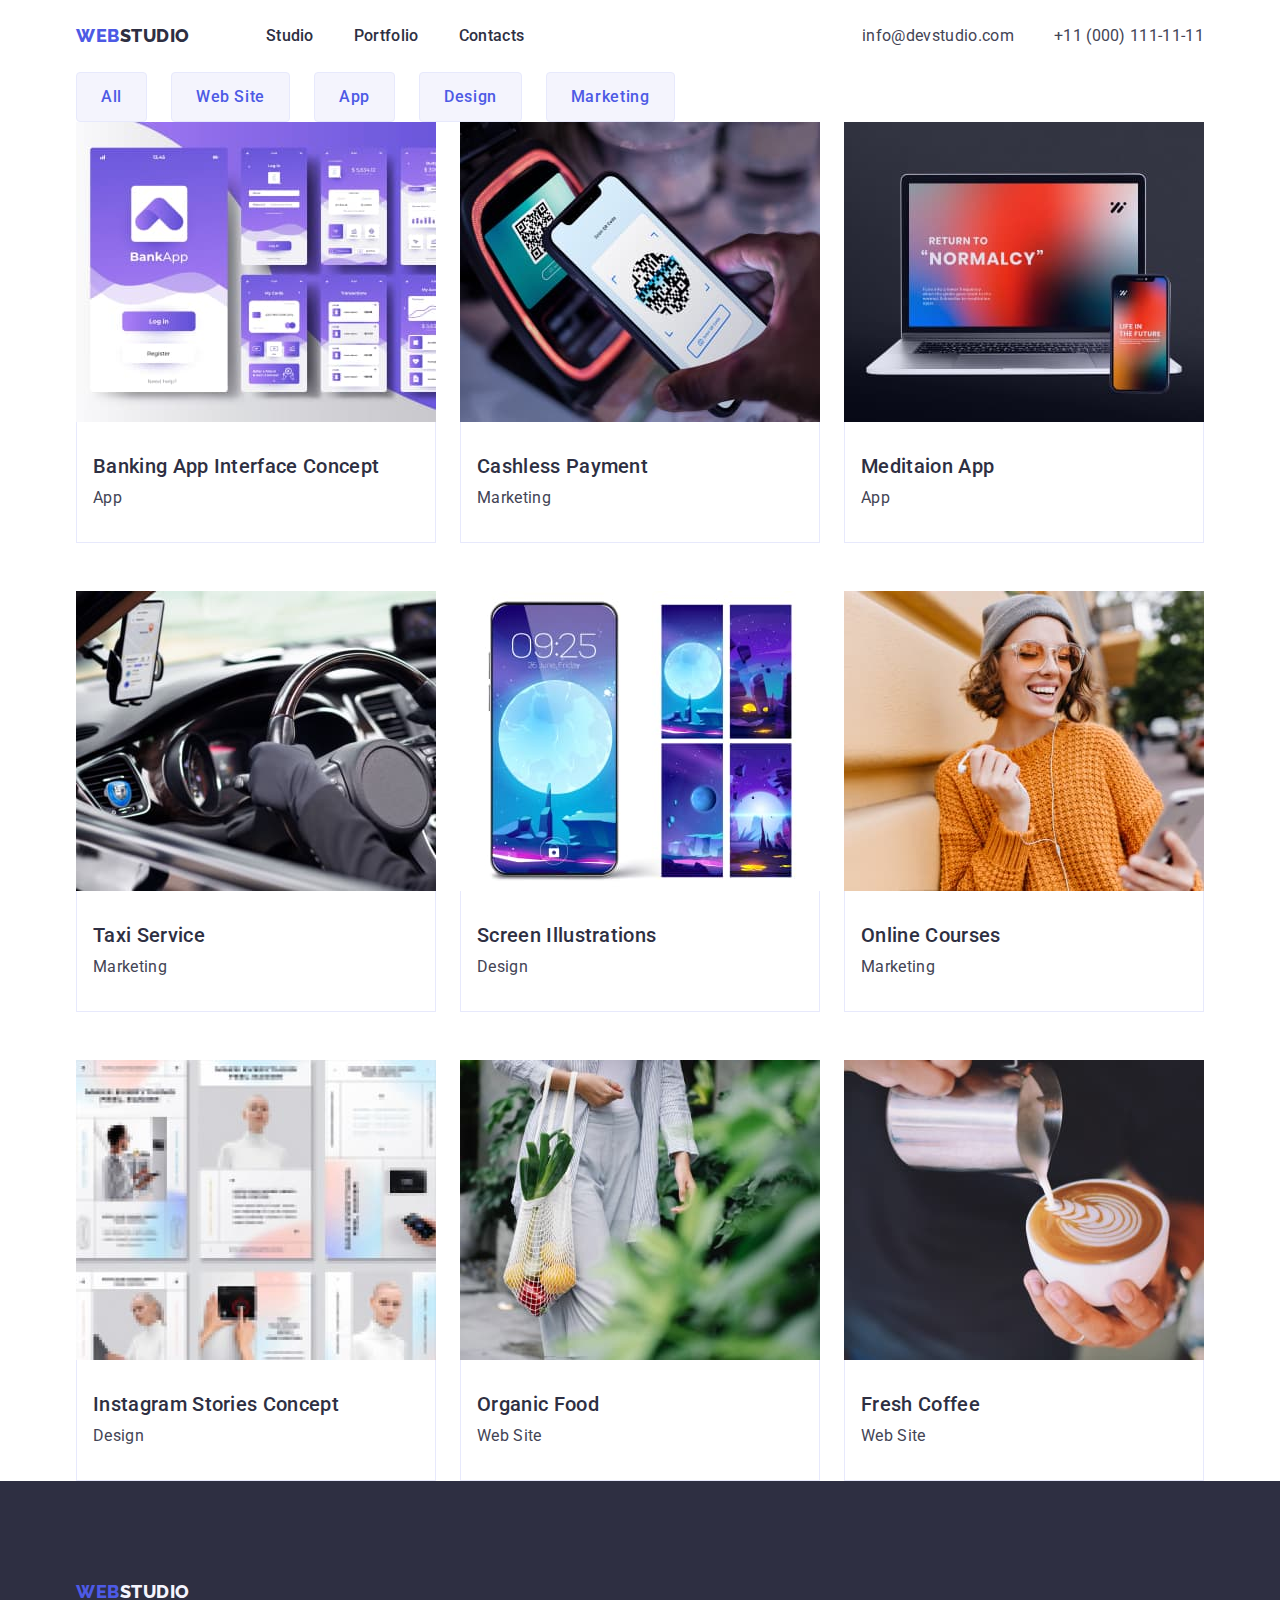
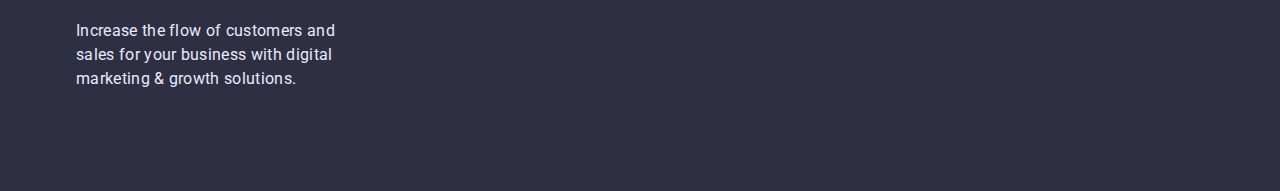
==== commit 5b29e6fd: "content positioning footer" ====
--- a/portfolio.html
+++ b/portfolio.html
@@ -162,7 +162,7 @@
                   </h2>
                   <p class="text-description">Design</p>
                 </div>
-                </a>
+              </a>
             </li>
             <li class="our-works-item">
               <a class="link" href="#">
@@ -198,14 +198,16 @@
     </main>
     <footer class="footer">
       <div class="container">
-        <a class="link-logo link" href="#"
-          ><span class="web-bottom">Web</span
-          ><span class="studio-bottom">Studio</span></a
-        >
-        <p class="text-footer">
-          Increase the flow of customers and sales for your business with
-          digital marketing & growth solutions.
-        </p>
+        <div class="block-footer">
+          <a class="link-logo link" href="#"
+            ><span class="web-bottom">Web</span
+            ><span class="studio-bottom">Studio</span></a
+          >
+          <p class="text-footer">
+            Increase the flow of customers and sales for your business with
+            digital marketing & growth solutions.
+          </p>
+        </div>
       </div>
     </footer>
   </body>
--- a/css/styles.css
+++ b/css/styles.css
@@ -108,8 +108,6 @@
   font-family: "Raleway";
   font-weight: 800;
   font-size: 18px;
-  display: flex;
-  align-items: center;
   letter-spacing: 0.03em;
   text-transform: uppercase;
   margin-right: 76px;
@@ -221,10 +219,17 @@
 .footer {
   background: var(--dark-header-color);
 }
+
+.block-footer{
+  padding-top: 100px;
+  padding-bottom: 100px;
+  width: 264px;
+}
 .text-footer {
   font-size: 16px;
   line-height: 1.5;
   color: var(--footer-text-color);
+  margin-top: 16px;
 }
 
 .web-bottom {
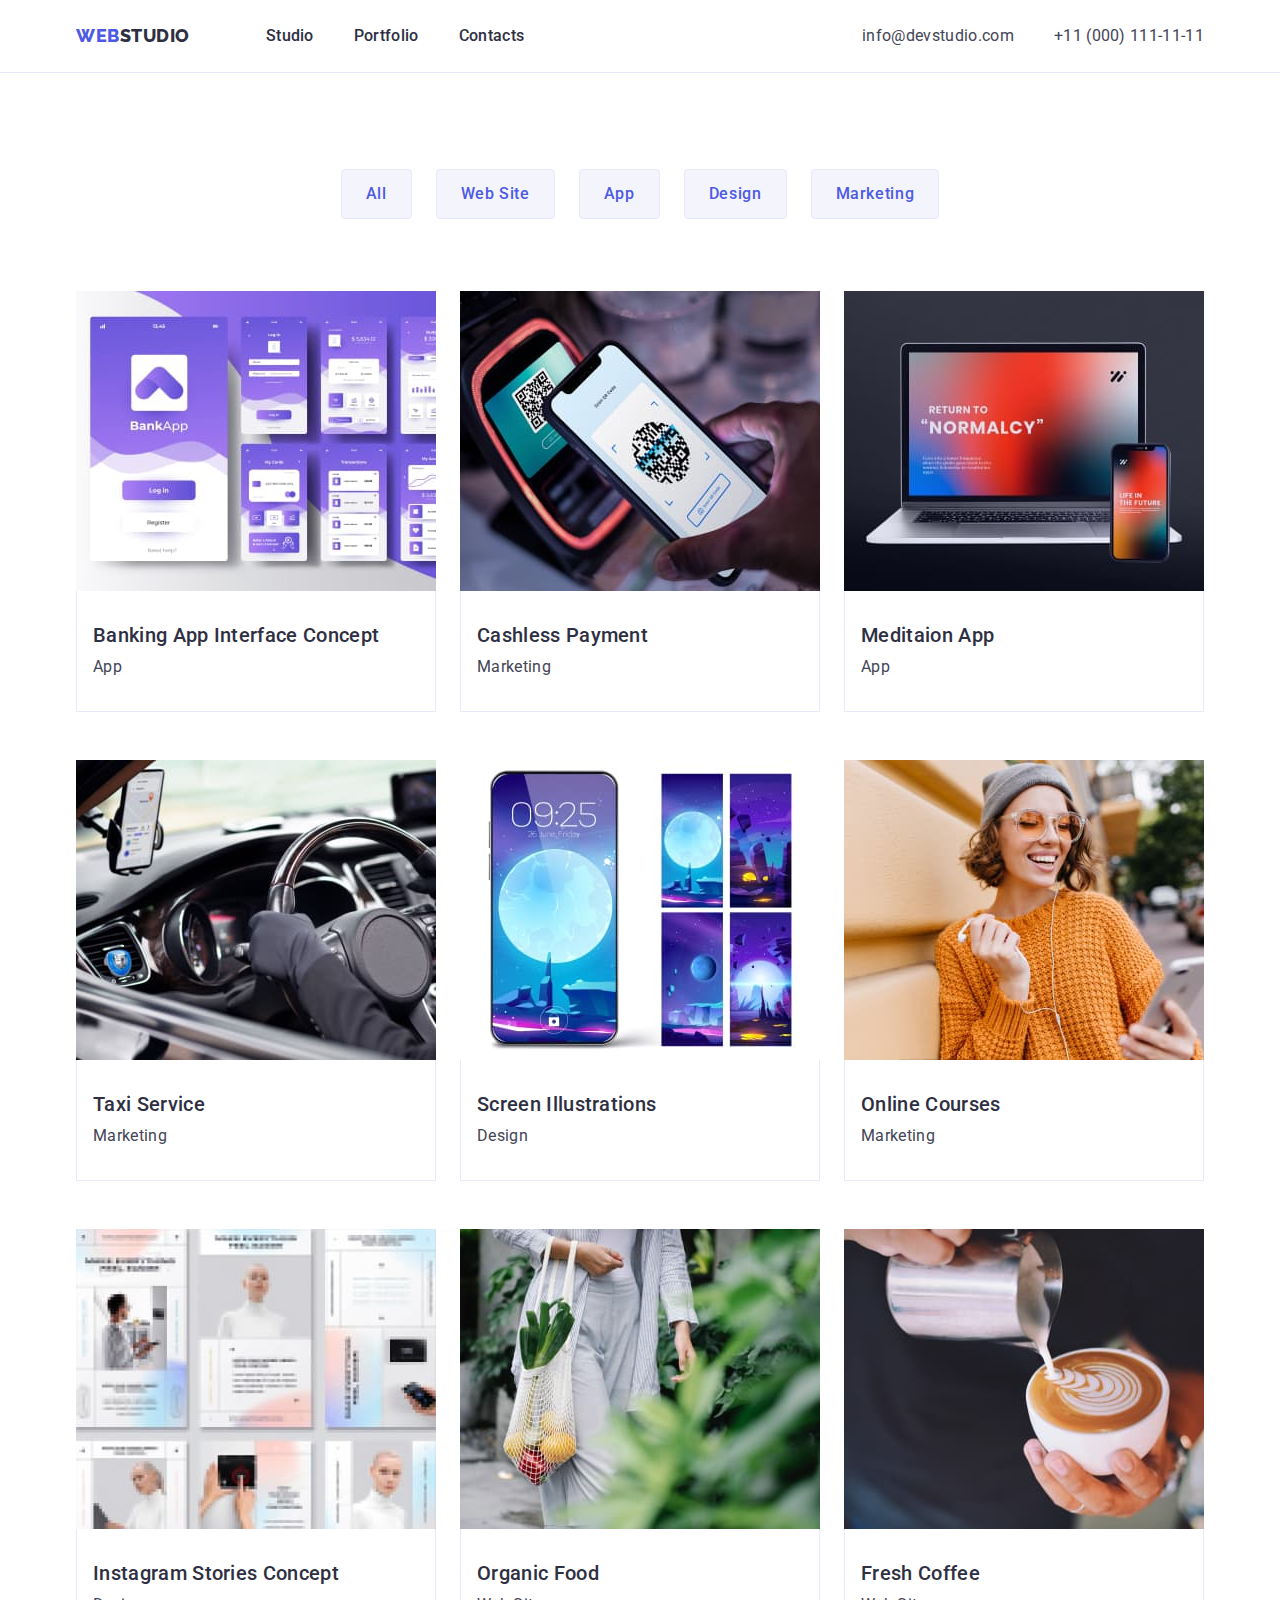
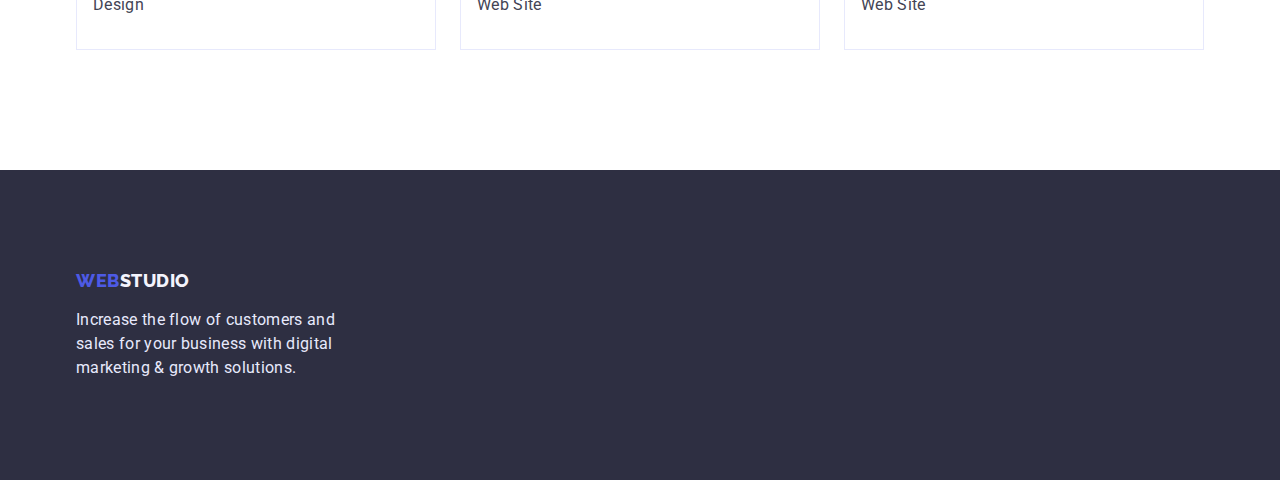
==== commit 6d7adf72: "content positioning portfolio" ====
--- a/portfolio.html
+++ b/portfolio.html
@@ -47,10 +47,10 @@
     </header>
     <main>
       <!--Portfolio-->
-      <section>
+      <section class="section-portfolio">
         <div class="container">
           <h1 class="visually-hidden">Portfolio</h1>
-          <ul class="list list-indent">
+          <ul class="list-filter-buttons list list-indent">
             <li><button class="filter-button" type="button">All</button></li>
             <li>
               <button class="filter-button" type="button">Web Site</button>
--- a/css/styles.css
+++ b/css/styles.css
@@ -94,6 +94,8 @@
 .top-header {
   padding-top: 24px;
   padding-bottom: 24px;
+  background: var(--light-text-color);
+border-bottom: 1px solid var(--footer-text-color);
 }
 .top-nav {
   display: flex;
@@ -242,6 +244,15 @@
   color: var(--logo-bottom-color);
 }
 /*Portfolio*/
+.section-portfolio{
+ padding-top: 96px; 
+ padding-bottom: 120px;
+}
+
+.list-filter-buttons{
+  margin-bottom: 72px;
+  justify-content: center;
+}
 .filter-button {
   font-family: "Roboto", sans-serif;
   background: var(--logo-bottom-color);
@@ -280,3 +291,4 @@
   border: 1px solid var(--footer-text-color);
   border-top: none;
 }
+
